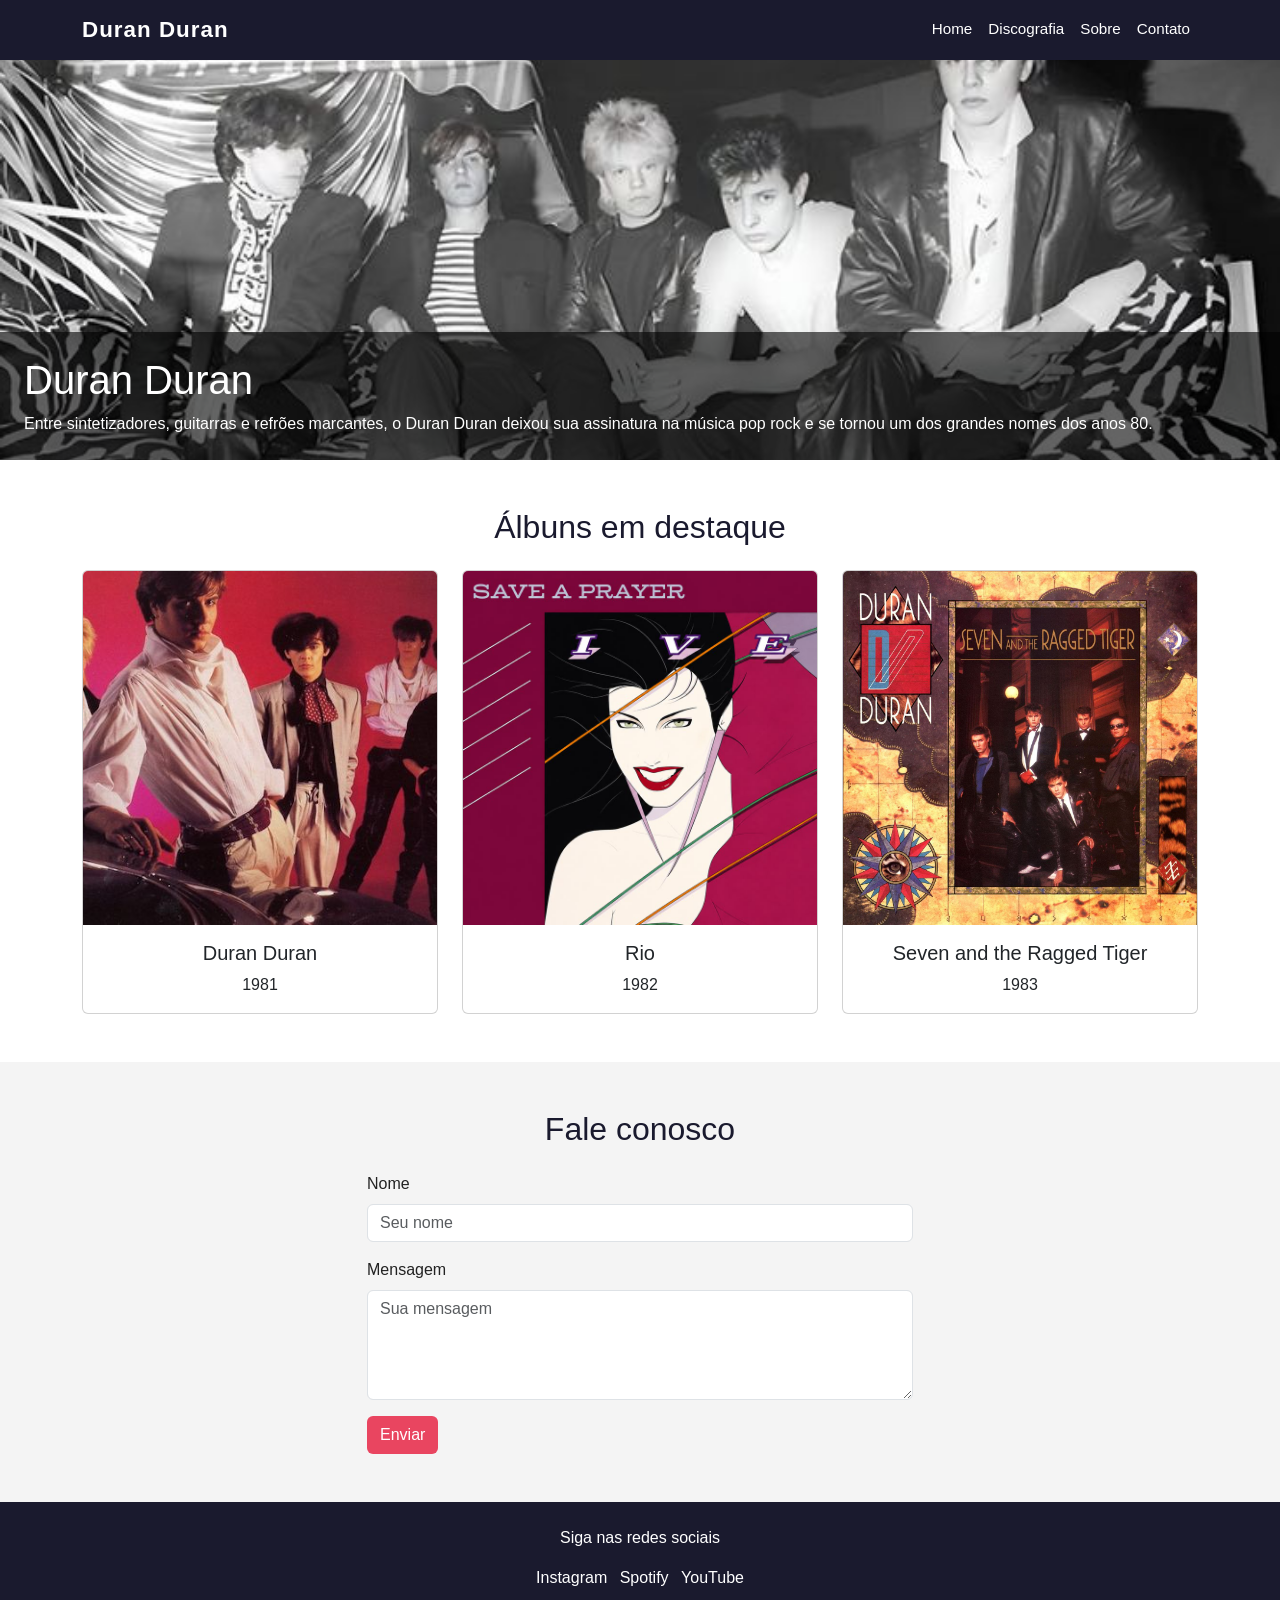
==== index.html @ 2cd79c0e "chore: traz arquivos da home-page e cria detalhes.html e app.js" ====
<!DOCTYPE html>
<html lang="pt-br">
<head>
  <link href="https://cdn.jsdelivr.net/npm/bootstrap@5.3.3/dist/css/bootstrap.min.css" rel="stylesheet">
  <meta charset="UTF-8">
  <meta name="viewport" content="width=device-width, initial-scale=1.0">
  <title>Duran Duran - Discografia</title>
  <link rel="stylesheet" href="styles.css">
</head>
<body>

  <header class="topo-pagina">
    <nav class="navbar navbar-expand-lg navbar-dark">
      <div class="container">
        <a class="navbar-brand brand" href="#home">Duran Duran</a>
        <button class="navbar-toggler" type="button" data-bs-toggle="collapse" data-bs-target="#menuNav"
          aria-controls="menuNav" aria-expanded="false" aria-label="Alternar navegação">
          <span class="navbar-toggler-icon"></span>
        </button>
        <div class="collapse navbar-collapse" id="menuNav">
          <ul class="navbar-nav ms-auto">
            <li class="nav-item"><a class="nav-link" href="#home">Home</a></li>
            <li class="nav-item"><a class="nav-link" href="#discografia">Discografia</a></li>
            <li class="nav-item"><a class="nav-link" href="#sobre">Sobre</a></li>
            <li class="nav-item"><a class="nav-link" href="#contato">Contato</a></li>
          </ul>
        </div>
      </div>
    </nav>
  </header>

  <main class="conteudo-principal">

    <section class="hero-banner position-relative" id="home">
      <img src="duran-duran.jpg" class="w-100" alt="Banner Duran Duran">
      <div class="txt-intro position-absolute bottom-0 start-0 w-100 p-4">
        <h1>Duran Duran</h1>
        <p class="mb-0">Entre sintetizadores, guitarras e refrões marcantes, o Duran Duran deixou sua assinatura na música pop rock e se tornou um dos grandes nomes dos anos 80.</p>
      </div>
    </section>

    <section class="secao-discos py-5" id="discografia">
      <div class="container">
        <h2 class="text-center mb-4">Álbuns em destaque</h2>
        <div class="row g-4">

          <div class="col-md-4">
            <article class="card item-album h-100">
              <img src="1981.D.jpg" class="card-img-top" alt="Capa do álbum Duran Duran">
              <div class="card-body text-center">
                <h3 class="card-title h5">Duran Duran</h3>
                <p class="card-text">1981</p>
              </div>
            </article>
          </div>

          <div class="col-md-4">
            <article class="card item-album h-100">
              <img src="RIO.jpg" class="card-img-top" alt="Capa do álbum Rio">
              <div class="card-body text-center">
                <h3 class="card-title h5">Rio</h3>
                <p class="card-text">1982</p>
              </div>
            </article>
          </div>

          <div class="col-md-4">
            <article class="card item-album h-100">
              <img src="Seven.ARTR.jpg" class="card-img-top" alt="Capa do álbum Seven and the Ragged Tiger">
              <div class="card-body text-center">
                <h3 class="card-title h5">Seven and the Ragged Tiger</h3>
                <p class="card-text">1983</p>
              </div>
            </article>
          </div>

        </div>
      </div>
    </section>

    <section class="form-contato py-5" id="contato">
      <div class="container">
        <h2 class="text-center mb-4">Fale conosco</h2>
        <div class="row justify-content-center">
          <div class="col-md-6">
            <form class="box-form">
              <div class="mb-3">
                <label for="nome" class="form-label">Nome</label>
                <input type="text" class="form-control" id="nome" name="nome" placeholder="Seu nome">
              </div>
              <div class="mb-3">
                <label for="mensagem" class="form-label">Mensagem</label>
                <textarea class="form-control" id="mensagem" name="mensagem" rows="4" placeholder="Sua mensagem"></textarea>
              </div>
              <button type="submit" class="btn btn-enviar">Enviar</button>
            </form>
          </div>
        </div>
      </div>
    </section>

  </main>

  <footer class="rodape text-center py-4">
    <p>Siga nas redes sociais</p>
    <ul class="links-sociais list-inline mb-0">
      <li class="list-inline-item"><a href="https://www.instagram.com/duranduran" target="_blank" rel="noopener noreferrer">Instagram</a></li>
      <li class="list-inline-item"><a href="https://open.spotify.com/intl-pt/artist/0lZoBs4Pzo7R89JM9lxwoT?si=_wm3N8J0RGqE35cmJasmbA" target="_blank" rel="noopener noreferrer">Spotify</a></li>
      <li class="list-inline-item"><a href="https://www.youtube.com/@duranduran" target="_blank" rel="noopener noreferrer">YouTube</a></li>
    </ul>
  </footer>

<script src="https://cdn.jsdelivr.net/npm/bootstrap@5.3.3/dist/js/bootstrap.bundle.min.js"></script>
</body>
</html>
---- styles.css ----
/* Reset básico */
* {
  margin: 0;
  padding: 0;
  box-sizing: border-box;
}

body {
  font-family: Arial, Helvetica, sans-serif;
  color: #222;
  line-height: 1.5;
}

/* Cores do tema Duran Duran */
:root {
  --cor-fundo-escuro: #1a1a2e;
  --cor-destaque: #e94560;
}

/* Header */
.topo-pagina {
  background-color: var(--cor-fundo-escuro);
  position: sticky;
  top: 0;
  z-index: 1000;
}

.topo-pagina .brand {
  font-size: 1.4rem;
  font-weight: bold;
  letter-spacing: 1px;
  color: #fff;
}

.topo-pagina .nav-link {
  color: #fff;
  font-size: 0.95rem;
}

.topo-pagina .nav-link:hover {
  color: var(--cor-destaque);
}

/* Banner */
.hero-banner img {
  height: 400px;
  object-fit: cover;
}

.hero-banner .txt-intro {
  background-color: rgba(0, 0, 0, 0.6);
  color: #fff;
}

.hero-banner .txt-intro h1 {
  margin-bottom: 8px;
}

/* Álbuns */
.secao-discos h2 {
  color: var(--cor-fundo-escuro);
}

.item-album img {
  aspect-ratio: 1 / 1;
  object-fit: cover;
}

/* Contato */
.form-contato {
  background-color: #f4f4f4;
}

.form-contato h2 {
  color: var(--cor-fundo-escuro);
}

.btn-enviar {
  background-color: var(--cor-destaque);
  color: #fff;
}

.btn-enviar:hover {
  background-color: #c73650;
  color: #fff;
}

/* Footer */
.rodape {
  background-color: var(--cor-fundo-escuro);
  color: #fff;
}

.rodape a {
  color: #fff;
  text-decoration: none;
}

.rodape a:hover {
  color: var(--cor-destaque);
}
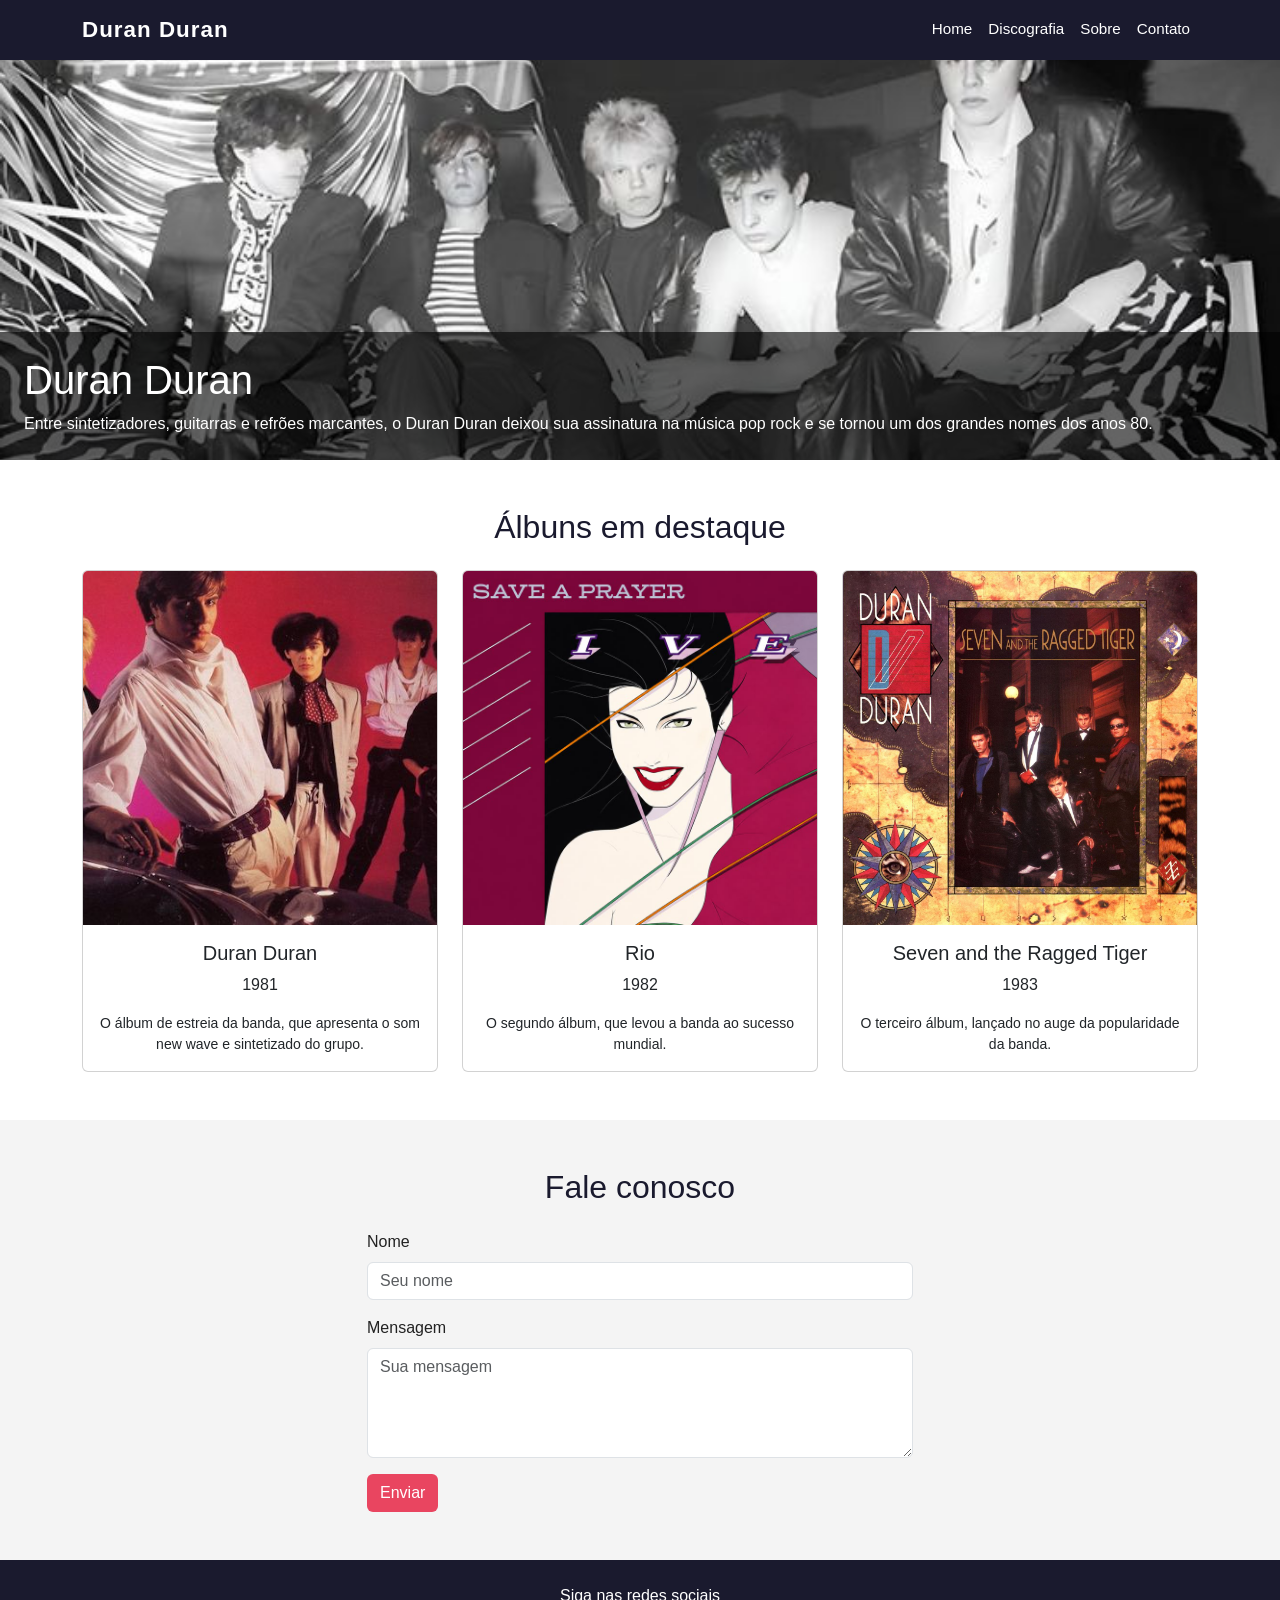
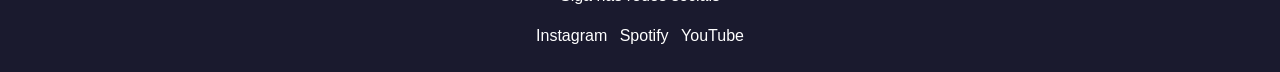
==== commit 97beef5f: "feat: cria JSON de álbuns e monta cards dinâmicos na home" ====
--- a/index.html
+++ b/index.html
@@ -1,10 +1,10 @@
 <!DOCTYPE html>
 <html lang="pt-br">
 <head>
-  <link href="https://cdn.jsdelivr.net/npm/bootstrap@5.3.3/dist/css/bootstrap.min.css" rel="stylesheet">
   <meta charset="UTF-8">
   <meta name="viewport" content="width=device-width, initial-scale=1.0">
   <title>Duran Duran - Discografia</title>
+  <link href="https://cdn.jsdelivr.net/npm/bootstrap@5.3.3/dist/css/bootstrap.min.css" rel="stylesheet">
   <link rel="stylesheet" href="styles.css">
 </head>
 <body>
@@ -42,39 +42,8 @@
     <section class="secao-discos py-5" id="discografia">
       <div class="container">
         <h2 class="text-center mb-4">Álbuns em destaque</h2>
-        <div class="row g-4">
-
-          <div class="col-md-4">
-            <article class="card item-album h-100">
-              <img src="1981.D.jpg" class="card-img-top" alt="Capa do álbum Duran Duran">
-              <div class="card-body text-center">
-                <h3 class="card-title h5">Duran Duran</h3>
-                <p class="card-text">1981</p>
-              </div>
-            </article>
-          </div>
-
-          <div class="col-md-4">
-            <article class="card item-album h-100">
-              <img src="RIO.jpg" class="card-img-top" alt="Capa do álbum Rio">
-              <div class="card-body text-center">
-                <h3 class="card-title h5">Rio</h3>
-                <p class="card-text">1982</p>
-              </div>
-            </article>
-          </div>
-
-          <div class="col-md-4">
-            <article class="card item-album h-100">
-              <img src="Seven.ARTR.jpg" class="card-img-top" alt="Capa do álbum Seven and the Ragged Tiger">
-              <div class="card-body text-center">
-                <h3 class="card-title h5">Seven and the Ragged Tiger</h3>
-                <p class="card-text">1983</p>
-              </div>
-            </article>
-          </div>
-
-        </div>
+        <!-- Os cards são criados pelo JavaScript (app.js) -->
+        <div class="row g-4" id="lista-albuns"></div>
       </div>
     </section>
 
@@ -111,5 +80,6 @@
   </footer>
 
 <script src="https://cdn.jsdelivr.net/npm/bootstrap@5.3.3/dist/js/bootstrap.bundle.min.js"></script>
+<script src="app.js"></script>
 </body>
 </html>
--- a/styles.css
+++ b/styles.css
@@ -1,4 +1,3 @@
-/* Reset básico */
 * {
   margin: 0;
   padding: 0;
@@ -66,6 +65,24 @@
   object-fit: cover;
 }
 
+/* Links dentro dos cards (imagem e título) */
+.item-album a {
+  color: inherit;
+  text-decoration: none;
+}
+
+.item-album a:hover {
+  color: var(--cor-destaque);
+}
+
+.item-album {
+  transition: transform 0.2s;
+}
+
+.item-album:hover {
+  transform: translateY(-4px);
+}
+
 /* Contato */
 .form-contato {
   background-color: #f4f4f4;
